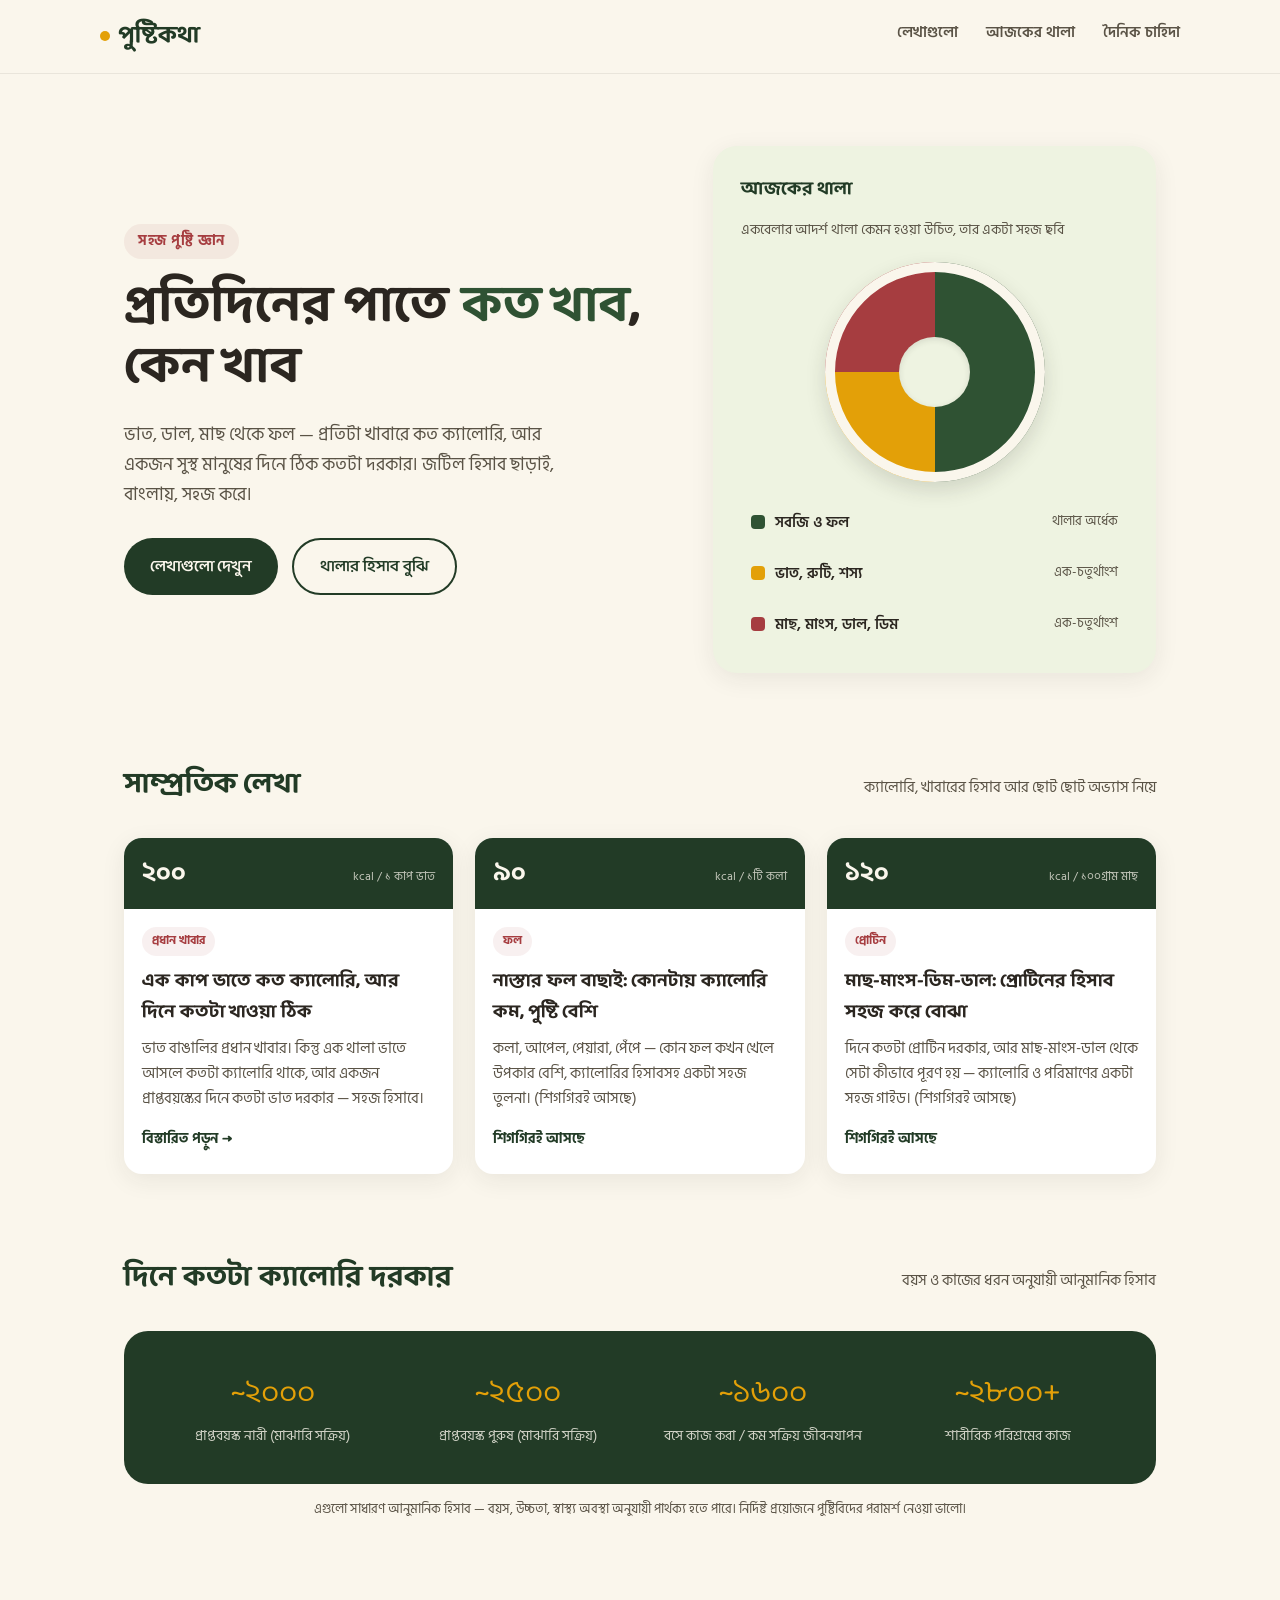
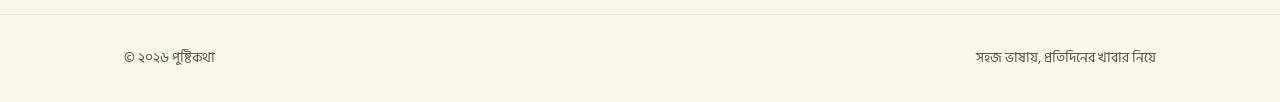
==== index.html @ 42a5f008 "Add files via upload" ====
<!DOCTYPE html>
<html lang="bn">
<head>
<meta charset="UTF-8">
<meta name="viewport" content="width=device-width, initial-scale=1.0">
<title>পুষ্টিকথা — খাবার, ক্যালোরি ও দৈনন্দিন পুষ্টির গল্প</title>
<meta name="description" content="প্রতিদিনের খাবারে কত ক্যালোরি, কতটা খাওয়া উচিত — সহজ ভাষায় পুষ্টির ব্লগ।">
<link rel="preconnect" href="https://fonts.googleapis.com">
<link rel="preconnect" href="https://fonts.gstatic.com" crossorigin>
<link href="https://fonts.googleapis.com/css2?family=Baloo+Da+2:wght@500;600;700;800&family=Hind+Siliguri:wght@400;500;600;700&display=swap" rel="stylesheet">
<link rel="stylesheet" href="style.css">
</head>
<body>

<header>
  <div class="wrap nav">
    <a href="index.html" class="logo"><span class="dot"></span>পুষ্টিকথা</a>
    <nav class="nav-links" id="navLinks">
      <a href="#posts">লেখাগুলো</a>
      <a href="#plate">আজকের থালা</a>
      <a href="#need">দৈনিক চাহিদা</a>
    </nav>
    <button class="nav-toggle" id="navToggle" aria-label="মেনু খুলুন">☰</button>
  </div>
</header>

<main>

  <section class="hero">
    <div class="wrap hero-inner">
      <div>
        <span class="eyebrow">সহজ পুষ্টি জ্ঞান</span>
        <h1>প্রতিদিনের পাতে <em>কত খাব</em>, কেন খাব</h1>
        <p class="lede">ভাত, ডাল, মাছ থেকে ফল — প্রতিটা খাবারে কত ক্যালোরি, আর একজন সুস্থ মানুষের দিনে ঠিক কতটা দরকার। জটিল হিসাব ছাড়াই, বাংলায়, সহজ করে।</p>
        <div style="display:flex; gap:14px; flex-wrap:wrap;">
          <a href="#posts" class="btn btn-primary">লেখাগুলো দেখুন</a>
          <a href="#plate" class="btn btn-ghost">থালার হিসাব বুঝি</a>
        </div>
      </div>

      <div class="plate-card" id="plate">
        <h3>আজকের থালা</h3>
        <p class="sub">একবেলার আদর্শ থালা কেমন হওয়া উচিত, তার একটা সহজ ছবি</p>
        <div class="plate" role="img" aria-label="থালার তিনটি ভাগ: অর্ধেক সবজি ও ফল, এক-চতুর্থাংশ শস্য, এক-চতুর্থাংশ প্রোটিন"></div>
        <div class="plate-legend">
          <div class="row">
            <span class="swatch" style="background:var(--forest)"></span>
            <span class="label">সবজি ও ফল</span>
            <span class="note">থালার অর্ধেক</span>
          </div>
          <div class="row">
            <span class="swatch" style="background:var(--turmeric)"></span>
            <span class="label">ভাত, রুটি, শস্য</span>
            <span class="note">এক-চতুর্থাংশ</span>
          </div>
          <div class="row">
            <span class="swatch" style="background:var(--brick)"></span>
            <span class="label">মাছ, মাংস, ডাল, ডিম</span>
            <span class="note">এক-চতুর্থাংশ</span>
          </div>
        </div>
      </div>
    </div>
  </section>

  <section id="posts">
    <div class="wrap">
      <div class="section-head">
        <h2>সাম্প্রতিক লেখা</h2>
        <p>ক্যালোরি, খাবারের হিসাব আর ছোট ছোট অভ্যাস নিয়ে</p>
      </div>

      <div class="grid">

        <a href="post-bhat-o-calorie.html" class="card">
          <div class="kcal-tag">
            <span class="num">২০০</span>
            <span class="unit">kcal / ১ কাপ ভাত</span>
          </div>
          <div class="card-body">
            <span class="tag">প্রধান খাবার</span>
            <h3>এক কাপ ভাতে কত ক্যালোরি, আর দিনে কতটা খাওয়া ঠিক</h3>
            <p>ভাত বাঙালির প্রধান খাবার। কিন্তু এক থালা ভাতে আসলে কতটা ক্যালোরি থাকে, আর একজন প্রাপ্তবয়স্কের দিনে কতটা ভাত দরকার — সহজ হিসাবে।</p>
            <span class="read">বিস্তারিত পড়ুন →</span>
          </div>
        </a>

        <div class="card">
          <div class="kcal-tag">
            <span class="num">৯০</span>
            <span class="unit">kcal / ১টি কলা</span>
          </div>
          <div class="card-body">
            <span class="tag">ফল</span>
            <h3>নাস্তার ফল বাছাই: কোনটায় ক্যালোরি কম, পুষ্টি বেশি</h3>
            <p>কলা, আপেল, পেয়ারা, পেঁপে — কোন ফল কখন খেলে উপকার বেশি, ক্যালোরির হিসাবসহ একটা সহজ তুলনা। (শিগগিরই আসছে)</p>
            <span class="read">শিগগিরই আসছে</span>
          </div>
        </div>

        <div class="card">
          <div class="kcal-tag">
            <span class="num">১২০</span>
            <span class="unit">kcal / ১০০গ্রাম মাছ</span>
          </div>
          <div class="card-body">
            <span class="tag">প্রোটিন</span>
            <h3>মাছ-মাংস-ডিম-ডাল: প্রোটিনের হিসাব সহজ করে বোঝা</h3>
            <p>দিনে কতটা প্রোটিন দরকার, আর মাছ-মাংস-ডাল থেকে সেটা কীভাবে পূরণ হয় — ক্যালোরি ও পরিমাণের একটা সহজ গাইড। (শিগগিরই আসছে)</p>
            <span class="read">শিগগিরই আসছে</span>
          </div>
        </div>

      </div>
    </div>
  </section>

  <section id="need">
    <div class="wrap">
      <div class="section-head">
        <h2>দিনে কতটা ক্যালোরি দরকার</h2>
        <p>বয়স ও কাজের ধরন অনুযায়ী আনুমানিক হিসাব</p>
      </div>
      <div class="need-strip">
        <div class="item">
          <div class="n">~২০০০</div>
          <div class="l">প্রাপ্তবয়স্ক নারী (মাঝারি সক্রিয়)</div>
        </div>
        <div class="item">
          <div class="n">~২৫০০</div>
          <div class="l">প্রাপ্তবয়স্ক পুরুষ (মাঝারি সক্রিয়)</div>
        </div>
        <div class="item">
          <div class="n">~১৬০০</div>
          <div class="l">বসে কাজ করা / কম সক্রিয় জীবনযাপন</div>
        </div>
        <div class="item">
          <div class="n">~২৮০০+</div>
          <div class="l">শারীরিক পরিশ্রমের কাজ</div>
        </div>
      </div>
      <p class="need-note">এগুলো সাধারণ আনুমানিক হিসাব — বয়স, উচ্চতা, স্বাস্থ্য অবস্থা অনুযায়ী পার্থক্য হতে পারে। নির্দিষ্ট প্রয়োজনে পুষ্টিবিদের পরামর্শ নেওয়া ভালো।</p>
    </div>
  </section>

</main>

<footer>
  <div class="wrap footer-inner">
    <span>© ২০২৬ পুষ্টিকথা</span>
    <span>সহজ ভাষায়, প্রতিদিনের খাবার নিয়ে</span>
  </div>
</footer>

<script src="script.js"></script>
</body>
</html>
---- style.css ----
/* =========================================================
   পুষ্টিকথা — Design tokens
   Palette: rice white / ink / forest green / turmeric gold / brick maroon
   Type: Baloo Da 2 (display) + Hind Siliguri (body)
   ========================================================= */

:root {
  --rice: #FAF6EC;
  --rice-deep: #F2EBD9;
  --ink: #2B2620;
  --ink-soft: #5A5346;
  --forest: #2F5233;
  --forest-deep: #223B26;
  --turmeric: #E3A008;
  --brick: #A63D40;
  --sage: #EEF3E1;

  --display: "Baloo Da 2", "Hind Siliguri", sans-serif;
  --body: "Hind Siliguri", "Baloo Da 2", sans-serif;

  --radius: 18px;
  --shadow: 0 6px 24px rgba(43, 38, 32, 0.08);
}

* { box-sizing: border-box; }

html { scroll-behavior: smooth; }

body {
  margin: 0;
  background: var(--rice);
  color: var(--ink);
  font-family: var(--body);
  font-size: 17px;
  line-height: 1.7;
  -webkit-font-smoothing: antialiased;
}

img { max-width: 100%; display: block; }

a { color: inherit; text-decoration: none; }

.wrap {
  max-width: 1080px;
  margin: 0 auto;
  padding: 0 24px;
}

/* ---------- Header ---------- */

header {
  position: sticky;
  top: 0;
  z-index: 20;
  background: rgba(250, 246, 236, 0.92);
  backdrop-filter: blur(6px);
  border-bottom: 1px solid rgba(43, 38, 32, 0.08);
}

.nav {
  display: flex;
  align-items: center;
  justify-content: space-between;
  padding: 16px 0;
}

.logo {
  font-family: var(--display);
  font-weight: 700;
  font-size: 1.5rem;
  color: var(--forest-deep);
  display: flex;
  align-items: center;
  gap: 8px;
}

.logo span.dot {
  width: 10px;
  height: 10px;
  border-radius: 50%;
  background: var(--turmeric);
  display: inline-block;
}

.nav-links {
  display: flex;
  gap: 28px;
  font-weight: 600;
  font-size: 0.95rem;
}

.nav-links a {
  color: var(--ink-soft);
  border-bottom: 2px solid transparent;
  padding-bottom: 4px;
  transition: color 0.2s, border-color 0.2s;
}

.nav-links a:hover,
.nav-links a:focus-visible {
  color: var(--forest-deep);
  border-color: var(--turmeric);
}

.nav-toggle {
  display: none;
  background: none;
  border: none;
  font-size: 1.6rem;
  color: var(--forest-deep);
  cursor: pointer;
}

/* ---------- Hero ---------- */

.hero {
  padding: 72px 0 48px;
}

.hero-inner {
  display: grid;
  grid-template-columns: 1.1fr 0.9fr;
  gap: 48px;
  align-items: center;
}

.eyebrow {
  display: inline-block;
  font-weight: 700;
  font-size: 0.85rem;
  letter-spacing: 0.04em;
  color: var(--brick);
  background: rgba(166, 61, 64, 0.08);
  padding: 6px 14px;
  border-radius: 999px;
  margin-bottom: 18px;
}

h1 {
  font-family: var(--display);
  font-size: clamp(2.2rem, 4vw, 3.2rem);
  line-height: 1.2;
  margin: 0 0 20px;
  color: var(--ink);
}

h1 em {
  font-style: normal;
  color: var(--forest);
  position: relative;
}

.hero p.lede {
  font-size: 1.1rem;
  color: var(--ink-soft);
  max-width: 46ch;
  margin: 0 0 28px;
}

.btn {
  display: inline-flex;
  align-items: center;
  gap: 8px;
  font-family: var(--display);
  font-weight: 600;
  font-size: 1rem;
  padding: 13px 26px;
  border-radius: 999px;
  border: none;
  cursor: pointer;
  transition: transform 0.15s ease, box-shadow 0.15s ease;
}

.btn-primary {
  background: var(--forest-deep);
  color: var(--rice);
}

.btn-primary:hover { transform: translateY(-2px); box-shadow: 0 8px 20px rgba(34,59,38,0.28); }

.btn-ghost {
  background: transparent;
  color: var(--forest-deep);
  border: 2px solid var(--forest-deep);
}

.btn-ghost:hover { background: var(--forest-deep); color: var(--rice); }

/* ---------- Signature: আজকের থালা (plate diagram) ---------- */

.plate-card {
  background: var(--sage);
  border-radius: 24px;
  padding: 28px;
  box-shadow: var(--shadow);
}

.plate-card h3 {
  font-family: var(--display);
  margin: 0 0 4px;
  font-size: 1.15rem;
  color: var(--forest-deep);
}

.plate-card .sub {
  font-size: 0.85rem;
  color: var(--ink-soft);
  margin-bottom: 20px;
}

.plate {
  --p1: 50%;
  --p2: 75%;
  width: 220px;
  height: 220px;
  margin: 0 auto 20px;
  border-radius: 50%;
  background: conic-gradient(
    var(--forest) 0% var(--p1),
    var(--turmeric) var(--p1) var(--p2),
    var(--brick) var(--p2) 100%
  );
  position: relative;
  box-shadow: inset 0 0 0 10px var(--rice), 0 8px 20px rgba(43,38,32,0.15);
}

.plate::after {
  content: "";
  position: absolute;
  inset: 34%;
  background: var(--sage);
  border-radius: 50%;
  box-shadow: inset 0 2px 6px rgba(43,38,32,0.12);
}

.plate-legend {
  display: flex;
  flex-direction: column;
  gap: 10px;
}

.plate-legend .row {
  display: flex;
  align-items: center;
  gap: 10px;
  padding: 8px 10px;
  border-radius: 10px;
  cursor: default;
  transition: background 0.2s;
}

.plate-legend .row:hover { background: rgba(43,38,32,0.05); }

.swatch {
  width: 14px;
  height: 14px;
  border-radius: 4px;
  flex-shrink: 0;
}

.plate-legend .row .label { font-weight: 600; font-size: 0.92rem; }
.plate-legend .row .note { font-size: 0.8rem; color: var(--ink-soft); margin-inline-start: auto; text-align: end; }

/* ---------- Section headings ---------- */

section { padding: 40px 0; }

.section-head {
  display: flex;
  align-items: baseline;
  justify-content: space-between;
  margin-bottom: 28px;
  flex-wrap: wrap;
  gap: 12px;
}

.section-head h2 {
  font-family: var(--display);
  font-size: 1.8rem;
  margin: 0;
  color: var(--forest-deep);
}

.section-head p {
  color: var(--ink-soft);
  margin: 0;
  font-size: 0.95rem;
}

/* ---------- Blog cards (nutrition-label style) ---------- */

.grid {
  display: grid;
  grid-template-columns: repeat(3, 1fr);
  gap: 22px;
}

.card {
  background: #fff;
  border-radius: var(--radius);
  overflow: hidden;
  box-shadow: var(--shadow);
  display: flex;
  flex-direction: column;
  transition: transform 0.18s ease, box-shadow 0.18s ease;
}

.card:hover { transform: translateY(-4px); box-shadow: 0 14px 30px rgba(43,38,32,0.14); }

.kcal-tag {
  display: flex;
  align-items: baseline;
  justify-content: space-between;
  background: var(--forest-deep);
  color: var(--rice);
  padding: 14px 18px;
}

.kcal-tag .num {
  font-family: var(--display);
  font-size: 1.6rem;
  font-weight: 700;
}

.kcal-tag .unit {
  font-size: 0.75rem;
  color: rgba(250,246,236,0.75);
}

.card-body { padding: 18px 18px 22px; flex: 1; display: flex; flex-direction: column; }

.tag {
  align-self: flex-start;
  font-size: 0.75rem;
  font-weight: 700;
  color: var(--brick);
  background: rgba(166,61,64,0.08);
  padding: 4px 10px;
  border-radius: 999px;
  margin-bottom: 10px;
}

.card h3 {
  font-family: var(--display);
  font-size: 1.15rem;
  margin: 0 0 8px;
  color: var(--ink);
}

.card p {
  color: var(--ink-soft);
  font-size: 0.92rem;
  margin: 0 0 16px;
  flex: 1;
}

.card .read {
  font-weight: 700;
  font-size: 0.9rem;
  color: var(--forest-deep);
  display: inline-flex;
  align-items: center;
  gap: 6px;
}

/* ---------- Daily need strip ---------- */

.need-strip {
  background: var(--forest-deep);
  border-radius: 24px;
  padding: 36px;
  color: var(--rice);
  display: grid;
  grid-template-columns: repeat(4, 1fr);
  gap: 20px;
}

.need-strip .item { text-align: center; }

.need-strip .item .n {
  font-family: var(--display);
  font-size: 2rem;
  color: var(--turmeric);
}

.need-strip .item .l {
  font-size: 0.85rem;
  color: rgba(250,246,236,0.8);
  margin-top: 4px;
}

.need-note {
  text-align: center;
  font-size: 0.82rem;
  color: var(--ink-soft);
  margin-top: 14px;
}

/* ---------- Footer ---------- */

footer {
  border-top: 1px solid rgba(43,38,32,0.08);
  padding: 32px 0;
  margin-top: 40px;
}

.footer-inner {
  display: flex;
  justify-content: space-between;
  align-items: center;
  flex-wrap: wrap;
  gap: 12px;
  font-size: 0.85rem;
  color: var(--ink-soft);
}

/* ---------- Post page ---------- */

.post-head {
  padding: 56px 0 24px;
}

.post-head .tag { margin-bottom: 14px; }

.post-head h1 { font-size: clamp(1.9rem, 4vw, 2.6rem); }

.post-meta {
  font-size: 0.88rem;
  color: var(--ink-soft);
}

.post-body {
  max-width: 68ch;
  padding-bottom: 40px;
}

.post-body h2 {
  font-family: var(--display);
  color: var(--forest-deep);
  font-size: 1.4rem;
  margin-top: 40px;
}

.post-body p { margin-bottom: 18px; }

table.nutri {
  width: 100%;
  border-collapse: collapse;
  margin: 20px 0 30px;
  font-size: 0.92rem;
}

table.nutri th, table.nutri td {
  text-align: start;
  padding: 10px 12px;
  border-bottom: 1px solid rgba(43,38,32,0.1);
}

table.nutri th {
  font-family: var(--display);
  color: var(--forest-deep);
  font-size: 0.85rem;
}

table.nutri td.num { font-weight: 700; color: var(--brick); }

.back-link {
  display: inline-flex;
  gap: 6px;
  font-weight: 700;
  color: var(--forest-deep);
  margin-bottom: 8px;
}

/* ---------- Responsive ---------- */

@media (max-width: 860px) {
  .hero-inner { grid-template-columns: 1fr; }
  .grid { grid-template-columns: repeat(2, 1fr); }
  .need-strip { grid-template-columns: repeat(2, 1fr); }
}

@media (max-width: 600px) {
  .nav-links {
    position: absolute;
    top: 100%;
    left: 0;
    right: 0;
    background: var(--rice);
    flex-direction: column;
    padding: 20px 24px;
    gap: 16px;
    display: none;
    border-bottom: 1px solid rgba(43,38,32,0.08);
  }
  .nav-links.open { display: flex; }
  .nav-toggle { display: block; }
  .grid { grid-template-columns: 1fr; }
  .need-strip { grid-template-columns: 1fr 1fr; }
}

@media (prefers-reduced-motion: reduce) {
  * { transition: none !important; scroll-behavior: auto !important; }
}

a:focus-visible, button:focus-visible {
  outline: 3px solid var(--turmeric);
  outline-offset: 2px;
}
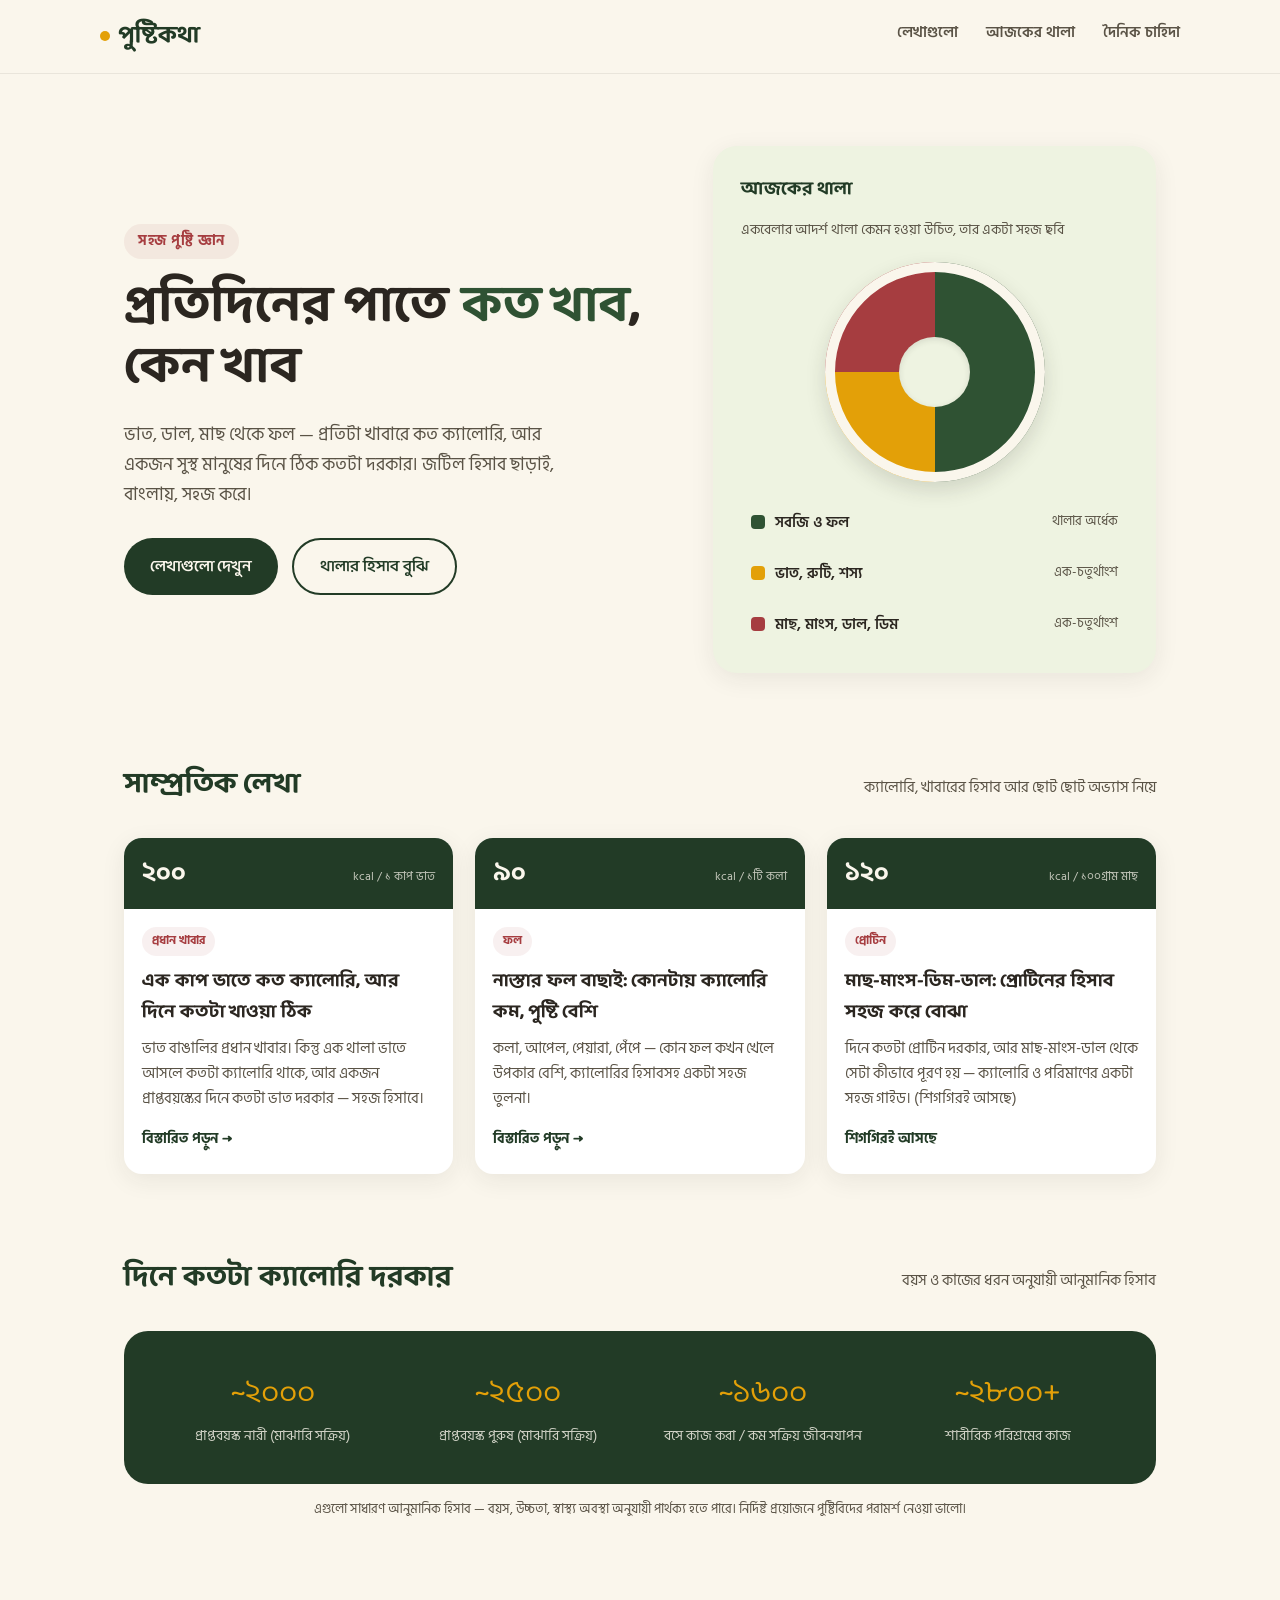
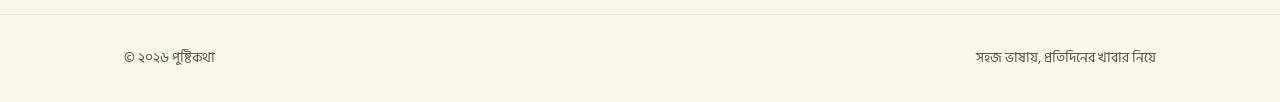
==== commit ca73928f: "Rename index-1.html to index.html" ====
--- a/index.html
+++ b/index.html
@@ -85,7 +85,7 @@
           </div>
         </a>
 
-        <div class="card">
+        <a href="post-nastar-fol.html" class="card">
           <div class="kcal-tag">
             <span class="num">৯০</span>
             <span class="unit">kcal / ১টি কলা</span>
@@ -93,10 +93,10 @@
           <div class="card-body">
             <span class="tag">ফল</span>
             <h3>নাস্তার ফল বাছাই: কোনটায় ক্যালোরি কম, পুষ্টি বেশি</h3>
-            <p>কলা, আপেল, পেয়ারা, পেঁপে — কোন ফল কখন খেলে উপকার বেশি, ক্যালোরির হিসাবসহ একটা সহজ তুলনা। (শিগগিরই আসছে)</p>
-            <span class="read">শিগগিরই আসছে</span>
+            <p>কলা, আপেল, পেয়ারা, পেঁপে — কোন ফল কখন খেলে উপকার বেশি, ক্যালোরির হিসাবসহ একটা সহজ তুলনা।</p>
+            <span class="read">বিস্তারিত পড়ুন →</span>
           </div>
-        </div>
+        </a>
 
         <div class="card">
           <div class="kcal-tag">
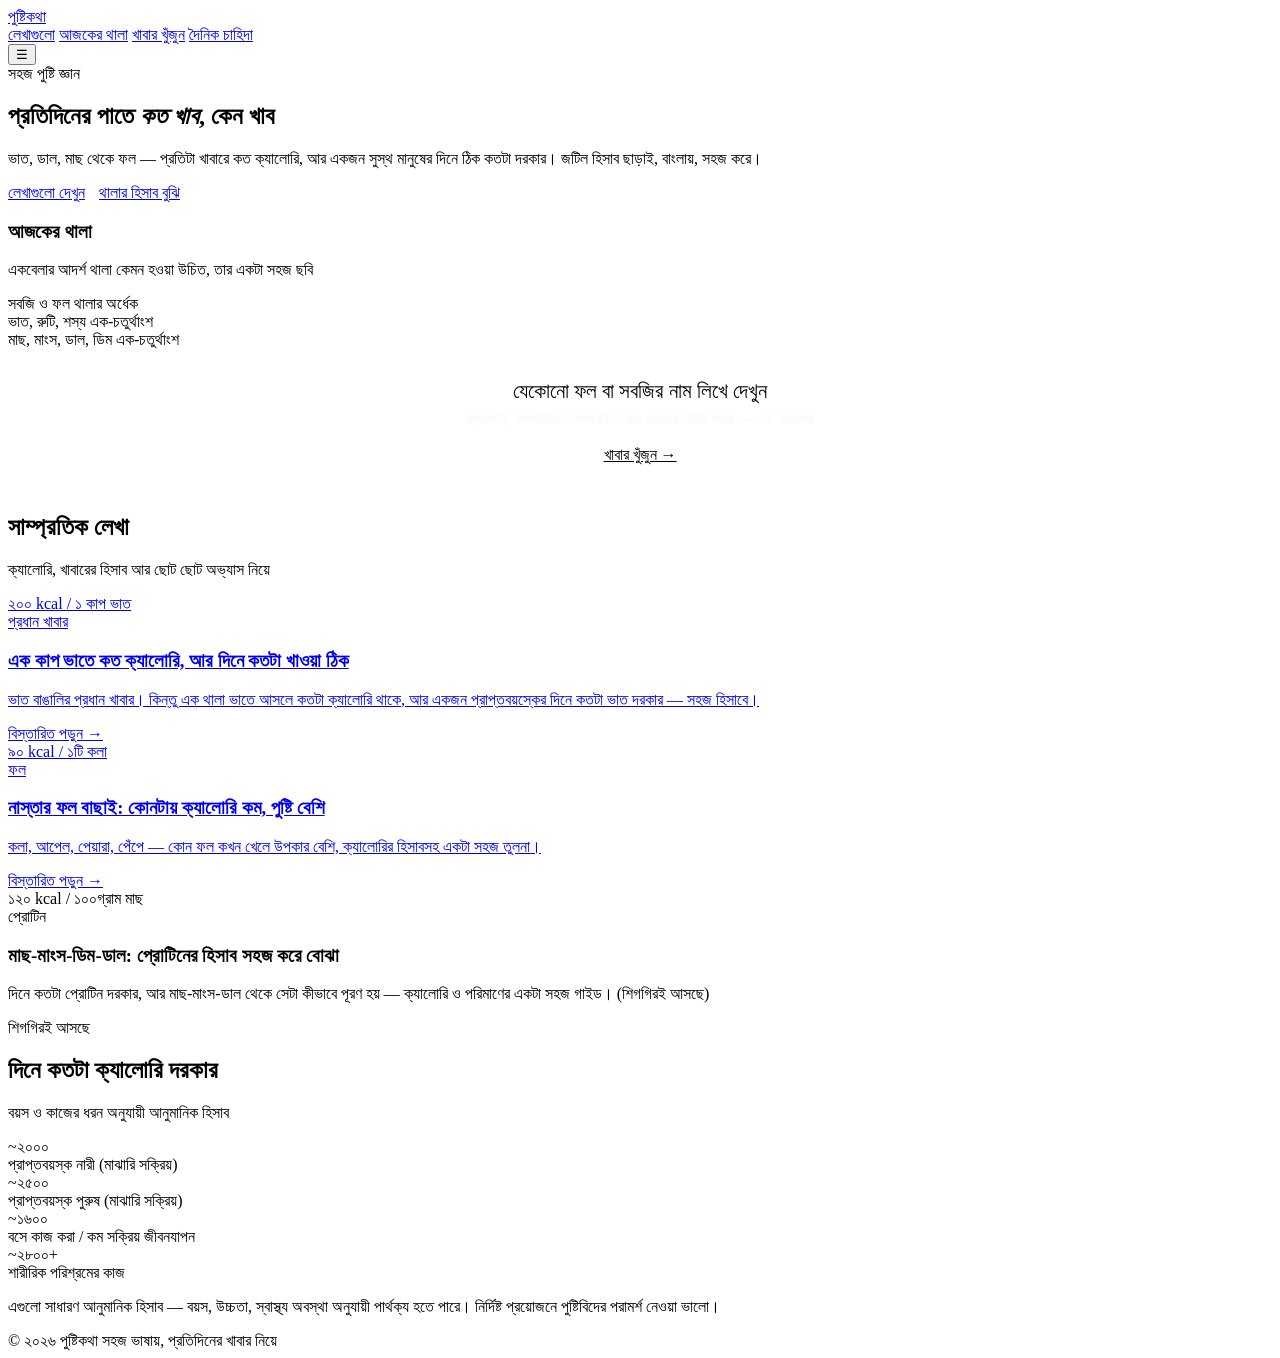
==== commit 3767c5c2: "Rename index-2.html to index.html" ====
--- a/index.html
+++ b/index.html
@@ -18,6 +18,7 @@
     <nav class="nav-links" id="navLinks">
       <a href="#posts">লেখাগুলো</a>
       <a href="#plate">আজকের থালা</a>
+      <a href="khabar-khoj.html">খাবার খুঁজুন</a>
       <a href="#need">দৈনিক চাহিদা</a>
     </nav>
     <button class="nav-toggle" id="navToggle" aria-label="মেনু খুলুন">☰</button>
@@ -58,6 +59,18 @@
             <span class="label">মাছ, মাংস, ডাল, ডিম</span>
             <span class="note">এক-চতুর্থাংশ</span>
           </div>
+        </div>
+      </div>
+    </div>
+  </section>
+
+  <section>
+    <div class="wrap">
+      <div class="need-strip" style="grid-template-columns: 1fr; text-align:center; padding: 30px 24px;">
+        <div>
+          <div style="font-family: var(--display); font-size:1.3rem; margin-bottom:8px;">যেকোনো ফল বা সবজির নাম লিখে দেখুন</div>
+          <div style="color: rgba(250,246,236,0.8); font-size:0.92rem; margin-bottom:18px;">ক্যালোরি, উপকারিতা, অপকারিতা আর খাওয়ার সঠিক সময় — এক জায়গায়</div>
+          <a href="khabar-khoj.html" class="btn" style="background:var(--turmeric); color:var(--ink);">খাবার খুঁজুন →</a>
         </div>
       </div>
     </div>
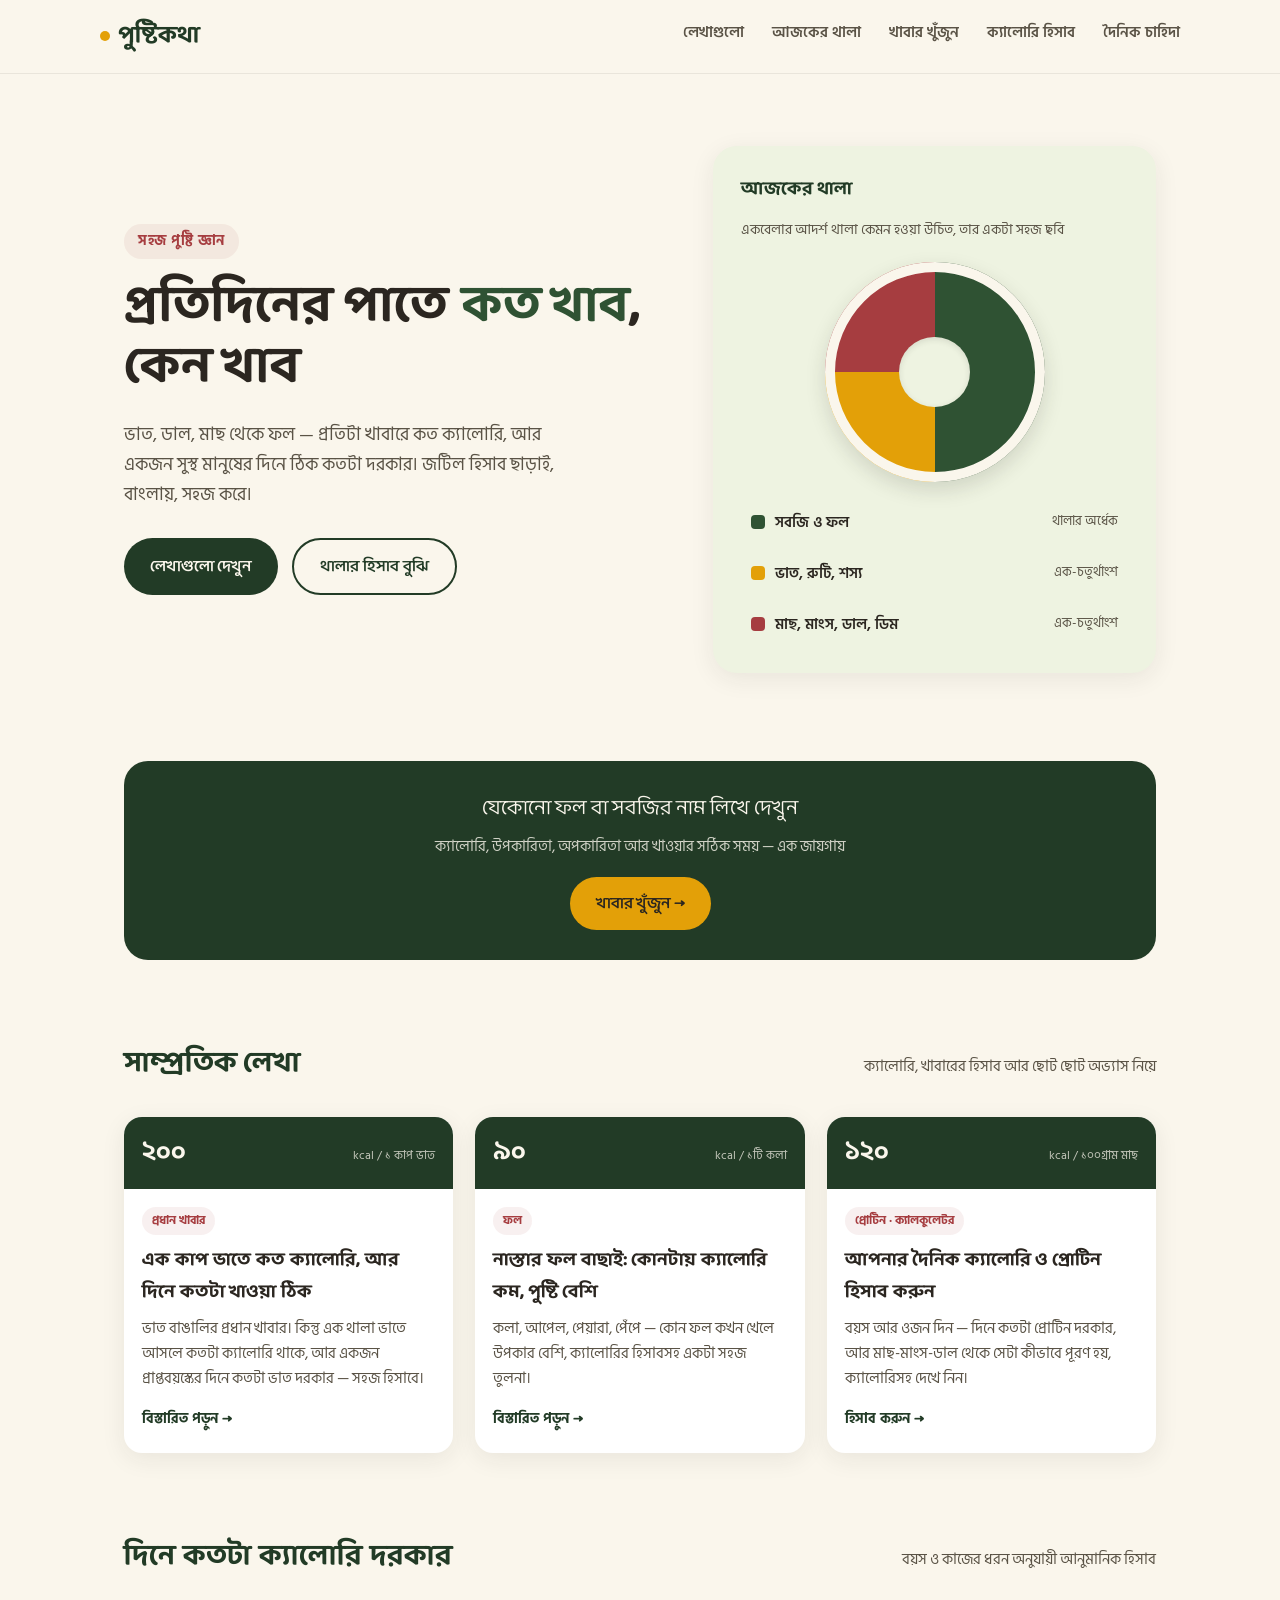
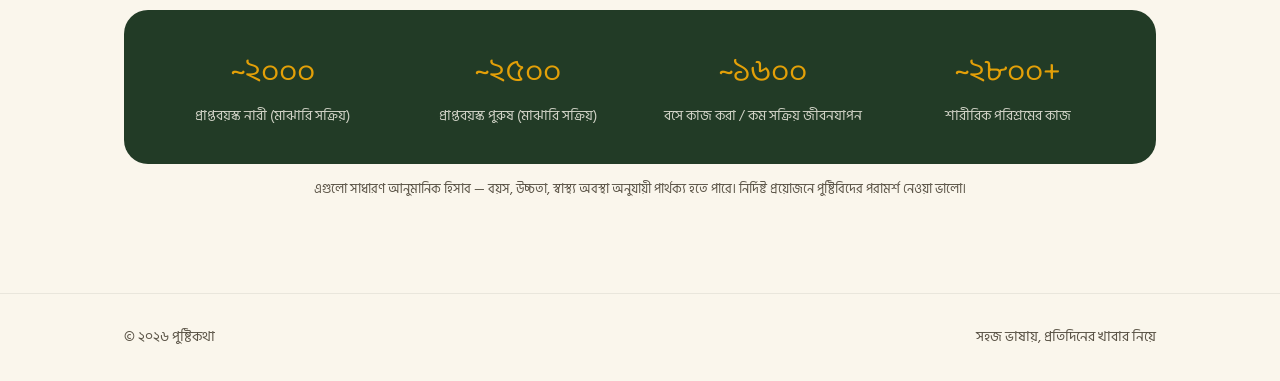
==== commit b6bec584: "Rename index-3.html to index.html" ====
--- a/index.html
+++ b/index.html
@@ -19,6 +19,7 @@
       <a href="#posts">লেখাগুলো</a>
       <a href="#plate">আজকের থালা</a>
       <a href="khabar-khoj.html">খাবার খুঁজুন</a>
+      <a href="calorie-calculator.html">ক্যালোরি হিসাব</a>
       <a href="#need">দৈনিক চাহিদা</a>
     </nav>
     <button class="nav-toggle" id="navToggle" aria-label="মেনু খুলুন">☰</button>
@@ -111,18 +112,18 @@
           </div>
         </a>
 
-        <div class="card">
+        <a href="calorie-calculator.html" class="card">
           <div class="kcal-tag">
             <span class="num">১২০</span>
             <span class="unit">kcal / ১০০গ্রাম মাছ</span>
           </div>
           <div class="card-body">
-            <span class="tag">প্রোটিন</span>
-            <h3>মাছ-মাংস-ডিম-ডাল: প্রোটিনের হিসাব সহজ করে বোঝা</h3>
-            <p>দিনে কতটা প্রোটিন দরকার, আর মাছ-মাংস-ডাল থেকে সেটা কীভাবে পূরণ হয় — ক্যালোরি ও পরিমাণের একটা সহজ গাইড। (শিগগিরই আসছে)</p>
-            <span class="read">শিগগিরই আসছে</span>
+            <span class="tag">প্রোটিন · ক্যালকুলেটর</span>
+            <h3>আপনার দৈনিক ক্যালোরি ও প্রোটিন হিসাব করুন</h3>
+            <p>বয়স আর ওজন দিন — দিনে কতটা প্রোটিন দরকার, আর মাছ-মাংস-ডাল থেকে সেটা কীভাবে পূরণ হয়, ক্যালোরিসহ দেখে নিন।</p>
+            <span class="read">হিসাব করুন →</span>
           </div>
-        </div>
+        </a>
 
       </div>
     </div>
--- a/style.css
+++ b/style.css
@@ -0,0 +1,804 @@
+/* =========================================================
+   পুষ্টিকথা — Design tokens
+   Palette: rice white / ink / forest green / turmeric gold / brick maroon
+   Type: Baloo Da 2 (display) + Hind Siliguri (body)
+   ========================================================= */
+
+:root {
+  --rice: #FAF6EC;
+  --rice-deep: #F2EBD9;
+  --ink: #2B2620;
+  --ink-soft: #5A5346;
+  --forest: #2F5233;
+  --forest-deep: #223B26;
+  --turmeric: #E3A008;
+  --brick: #A63D40;
+  --sage: #EEF3E1;
+
+  --display: "Baloo Da 2", "Hind Siliguri", sans-serif;
+  --body: "Hind Siliguri", "Baloo Da 2", sans-serif;
+
+  --radius: 18px;
+  --shadow: 0 6px 24px rgba(43, 38, 32, 0.08);
+}
+
+* { box-sizing: border-box; }
+
+html { scroll-behavior: smooth; }
+
+body {
+  margin: 0;
+  background: var(--rice);
+  color: var(--ink);
+  font-family: var(--body);
+  font-size: 17px;
+  line-height: 1.7;
+  -webkit-font-smoothing: antialiased;
+}
+
+img { max-width: 100%; display: block; }
+
+a { color: inherit; text-decoration: none; }
+
+.wrap {
+  max-width: 1080px;
+  margin: 0 auto;
+  padding: 0 24px;
+}
+
+/* ---------- Header ---------- */
+
+header {
+  position: sticky;
+  top: 0;
+  z-index: 20;
+  background: rgba(250, 246, 236, 0.92);
+  backdrop-filter: blur(6px);
+  border-bottom: 1px solid rgba(43, 38, 32, 0.08);
+}
+
+.nav {
+  display: flex;
+  align-items: center;
+  justify-content: space-between;
+  padding: 16px 0;
+}
+
+.logo {
+  font-family: var(--display);
+  font-weight: 700;
+  font-size: 1.5rem;
+  color: var(--forest-deep);
+  display: flex;
+  align-items: center;
+  gap: 8px;
+}
+
+.logo span.dot {
+  width: 10px;
+  height: 10px;
+  border-radius: 50%;
+  background: var(--turmeric);
+  display: inline-block;
+}
+
+.nav-links {
+  display: flex;
+  gap: 28px;
+  font-weight: 600;
+  font-size: 0.95rem;
+}
+
+.nav-links a {
+  color: var(--ink-soft);
+  border-bottom: 2px solid transparent;
+  padding-bottom: 4px;
+  transition: color 0.2s, border-color 0.2s;
+}
+
+.nav-links a:hover,
+.nav-links a:focus-visible {
+  color: var(--forest-deep);
+  border-color: var(--turmeric);
+}
+
+.nav-toggle {
+  display: none;
+  background: none;
+  border: none;
+  font-size: 1.6rem;
+  color: var(--forest-deep);
+  cursor: pointer;
+}
+
+/* ---------- Hero ---------- */
+
+.hero {
+  padding: 72px 0 48px;
+}
+
+.hero-inner {
+  display: grid;
+  grid-template-columns: 1.1fr 0.9fr;
+  gap: 48px;
+  align-items: center;
+}
+
+.eyebrow {
+  display: inline-block;
+  font-weight: 700;
+  font-size: 0.85rem;
+  letter-spacing: 0.04em;
+  color: var(--brick);
+  background: rgba(166, 61, 64, 0.08);
+  padding: 6px 14px;
+  border-radius: 999px;
+  margin-bottom: 18px;
+}
+
+h1 {
+  font-family: var(--display);
+  font-size: clamp(2.2rem, 4vw, 3.2rem);
+  line-height: 1.2;
+  margin: 0 0 20px;
+  color: var(--ink);
+}
+
+h1 em {
+  font-style: normal;
+  color: var(--forest);
+  position: relative;
+}
+
+.hero p.lede {
+  font-size: 1.1rem;
+  color: var(--ink-soft);
+  max-width: 46ch;
+  margin: 0 0 28px;
+}
+
+.btn {
+  display: inline-flex;
+  align-items: center;
+  gap: 8px;
+  font-family: var(--display);
+  font-weight: 600;
+  font-size: 1rem;
+  padding: 13px 26px;
+  border-radius: 999px;
+  border: none;
+  cursor: pointer;
+  transition: transform 0.15s ease, box-shadow 0.15s ease;
+}
+
+.btn-primary {
+  background: var(--forest-deep);
+  color: var(--rice);
+}
+
+.btn-primary:hover { transform: translateY(-2px); box-shadow: 0 8px 20px rgba(34,59,38,0.28); }
+
+.btn-ghost {
+  background: transparent;
+  color: var(--forest-deep);
+  border: 2px solid var(--forest-deep);
+}
+
+.btn-ghost:hover { background: var(--forest-deep); color: var(--rice); }
+
+/* ---------- Signature: আজকের থালা (plate diagram) ---------- */
+
+.plate-card {
+  background: var(--sage);
+  border-radius: 24px;
+  padding: 28px;
+  box-shadow: var(--shadow);
+}
+
+.plate-card h3 {
+  font-family: var(--display);
+  margin: 0 0 4px;
+  font-size: 1.15rem;
+  color: var(--forest-deep);
+}
+
+.plate-card .sub {
+  font-size: 0.85rem;
+  color: var(--ink-soft);
+  margin-bottom: 20px;
+}
+
+.plate {
+  --p1: 50%;
+  --p2: 75%;
+  width: 220px;
+  height: 220px;
+  margin: 0 auto 20px;
+  border-radius: 50%;
+  background: conic-gradient(
+    var(--forest) 0% var(--p1),
+    var(--turmeric) var(--p1) var(--p2),
+    var(--brick) var(--p2) 100%
+  );
+  position: relative;
+  box-shadow: inset 0 0 0 10px var(--rice), 0 8px 20px rgba(43,38,32,0.15);
+}
+
+.plate::after {
+  content: "";
+  position: absolute;
+  inset: 34%;
+  background: var(--sage);
+  border-radius: 50%;
+  box-shadow: inset 0 2px 6px rgba(43,38,32,0.12);
+}
+
+.plate-legend {
+  display: flex;
+  flex-direction: column;
+  gap: 10px;
+}
+
+.plate-legend .row {
+  display: flex;
+  align-items: center;
+  gap: 10px;
+  padding: 8px 10px;
+  border-radius: 10px;
+  cursor: default;
+  transition: background 0.2s;
+}
+
+.plate-legend .row:hover { background: rgba(43,38,32,0.05); }
+
+.swatch {
+  width: 14px;
+  height: 14px;
+  border-radius: 4px;
+  flex-shrink: 0;
+}
+
+.plate-legend .row .label { font-weight: 600; font-size: 0.92rem; }
+.plate-legend .row .note { font-size: 0.8rem; color: var(--ink-soft); margin-inline-start: auto; text-align: end; }
+
+/* ---------- Section headings ---------- */
+
+section { padding: 40px 0; }
+
+.section-head {
+  display: flex;
+  align-items: baseline;
+  justify-content: space-between;
+  margin-bottom: 28px;
+  flex-wrap: wrap;
+  gap: 12px;
+}
+
+.section-head h2 {
+  font-family: var(--display);
+  font-size: 1.8rem;
+  margin: 0;
+  color: var(--forest-deep);
+}
+
+.section-head p {
+  color: var(--ink-soft);
+  margin: 0;
+  font-size: 0.95rem;
+}
+
+/* ---------- Blog cards (nutrition-label style) ---------- */
+
+.grid {
+  display: grid;
+  grid-template-columns: repeat(3, 1fr);
+  gap: 22px;
+}
+
+.card {
+  background: #fff;
+  border-radius: var(--radius);
+  overflow: hidden;
+  box-shadow: var(--shadow);
+  display: flex;
+  flex-direction: column;
+  transition: transform 0.18s ease, box-shadow 0.18s ease;
+}
+
+.card:hover { transform: translateY(-4px); box-shadow: 0 14px 30px rgba(43,38,32,0.14); }
+
+.kcal-tag {
+  display: flex;
+  align-items: baseline;
+  justify-content: space-between;
+  background: var(--forest-deep);
+  color: var(--rice);
+  padding: 14px 18px;
+}
+
+.kcal-tag .num {
+  font-family: var(--display);
+  font-size: 1.6rem;
+  font-weight: 700;
+}
+
+.kcal-tag .unit {
+  font-size: 0.75rem;
+  color: rgba(250,246,236,0.75);
+}
+
+.card-body { padding: 18px 18px 22px; flex: 1; display: flex; flex-direction: column; }
+
+.tag {
+  align-self: flex-start;
+  font-size: 0.75rem;
+  font-weight: 700;
+  color: var(--brick);
+  background: rgba(166,61,64,0.08);
+  padding: 4px 10px;
+  border-radius: 999px;
+  margin-bottom: 10px;
+}
+
+.card h3 {
+  font-family: var(--display);
+  font-size: 1.15rem;
+  margin: 0 0 8px;
+  color: var(--ink);
+}
+
+.card p {
+  color: var(--ink-soft);
+  font-size: 0.92rem;
+  margin: 0 0 16px;
+  flex: 1;
+}
+
+.card .read {
+  font-weight: 700;
+  font-size: 0.9rem;
+  color: var(--forest-deep);
+  display: inline-flex;
+  align-items: center;
+  gap: 6px;
+}
+
+/* ---------- Daily need strip ---------- */
+
+.need-strip {
+  background: var(--forest-deep);
+  border-radius: 24px;
+  padding: 36px;
+  color: var(--rice);
+  display: grid;
+  grid-template-columns: repeat(4, 1fr);
+  gap: 20px;
+}
+
+.need-strip .item { text-align: center; }
+
+.need-strip .item .n {
+  font-family: var(--display);
+  font-size: 2rem;
+  color: var(--turmeric);
+}
+
+.need-strip .item .l {
+  font-size: 0.85rem;
+  color: rgba(250,246,236,0.8);
+  margin-top: 4px;
+}
+
+.need-note {
+  text-align: center;
+  font-size: 0.82rem;
+  color: var(--ink-soft);
+  margin-top: 14px;
+}
+
+/* ---------- Footer ---------- */
+
+footer {
+  border-top: 1px solid rgba(43,38,32,0.08);
+  padding: 32px 0;
+  margin-top: 40px;
+}
+
+.footer-inner {
+  display: flex;
+  justify-content: space-between;
+  align-items: center;
+  flex-wrap: wrap;
+  gap: 12px;
+  font-size: 0.85rem;
+  color: var(--ink-soft);
+}
+
+/* ---------- Post page ---------- */
+
+.post-head {
+  padding: 56px 0 24px;
+}
+
+.post-head .tag { margin-bottom: 14px; }
+
+.post-head h1 { font-size: clamp(1.9rem, 4vw, 2.6rem); }
+
+.post-meta {
+  font-size: 0.88rem;
+  color: var(--ink-soft);
+}
+
+.post-body {
+  max-width: 68ch;
+  padding-bottom: 40px;
+}
+
+.post-body h2 {
+  font-family: var(--display);
+  color: var(--forest-deep);
+  font-size: 1.4rem;
+  margin-top: 40px;
+}
+
+.post-body p { margin-bottom: 18px; }
+
+table.nutri {
+  width: 100%;
+  border-collapse: collapse;
+  margin: 20px 0 30px;
+  font-size: 0.92rem;
+}
+
+table.nutri th, table.nutri td {
+  text-align: start;
+  padding: 10px 12px;
+  border-bottom: 1px solid rgba(43,38,32,0.1);
+}
+
+table.nutri th {
+  font-family: var(--display);
+  color: var(--forest-deep);
+  font-size: 0.85rem;
+}
+
+table.nutri td.num { font-weight: 700; color: var(--brick); }
+
+.back-link {
+  display: inline-flex;
+  gap: 6px;
+  font-weight: 700;
+  color: var(--forest-deep);
+  margin-bottom: 8px;
+}
+
+/* ---------- Responsive ---------- */
+
+@media (max-width: 860px) {
+  .hero-inner { grid-template-columns: 1fr; }
+  .grid { grid-template-columns: repeat(2, 1fr); }
+  .need-strip { grid-template-columns: repeat(2, 1fr); }
+}
+
+@media (max-width: 600px) {
+  .nav-links {
+    position: absolute;
+    top: 100%;
+    left: 0;
+    right: 0;
+    background: var(--rice);
+    flex-direction: column;
+    padding: 20px 24px;
+    gap: 16px;
+    display: none;
+    border-bottom: 1px solid rgba(43,38,32,0.08);
+  }
+  .nav-links.open { display: flex; }
+  .nav-toggle { display: block; }
+  .grid { grid-template-columns: 1fr; }
+  .need-strip { grid-template-columns: 1fr 1fr; }
+}
+
+@media (prefers-reduced-motion: reduce) {
+  * { transition: none !important; scroll-behavior: auto !important; }
+}
+
+a:focus-visible, button:focus-visible {
+  outline: 3px solid var(--turmeric);
+  outline-offset: 2px;
+}
+
+/* ---------- খাবার খুঁজুন (food lookup) ---------- */
+
+.search-hero {
+  padding: 56px 0 24px;
+  text-align: center;
+}
+
+.search-hero h1 { margin-bottom: 10px; }
+
+.search-hero p.lede { margin: 0 auto 32px; }
+
+.search-box {
+  position: relative;
+  max-width: 520px;
+  margin: 0 auto;
+}
+
+.search-input {
+  width: 100%;
+  font-family: var(--body);
+  font-size: 1.05rem;
+  padding: 16px 22px;
+  border-radius: 999px;
+  border: 2px solid rgba(43,38,32,0.12);
+  background: #fff;
+  color: var(--ink);
+  box-shadow: var(--shadow);
+}
+
+.search-input:focus {
+  outline: none;
+  border-color: var(--forest);
+}
+
+.suggestions {
+  margin-top: 10px;
+  display: flex;
+  flex-wrap: wrap;
+  gap: 8px;
+  justify-content: center;
+}
+
+.suggestion-item {
+  font-family: var(--body);
+  font-weight: 600;
+  font-size: 0.9rem;
+  padding: 8px 16px;
+  border-radius: 999px;
+  background: var(--sage);
+  color: var(--forest-deep);
+  border: none;
+  cursor: pointer;
+  transition: background 0.15s;
+}
+
+.suggestion-item:hover { background: var(--turmeric); color: #fff; }
+
+.no-result {
+  text-align: center;
+  color: var(--ink-soft);
+  font-size: 0.9rem;
+  margin-top: 10px;
+}
+
+.food-detail {
+  max-width: 640px;
+  margin: 32px auto 60px;
+  background: #fff;
+  border-radius: 24px;
+  overflow: hidden;
+  box-shadow: var(--shadow);
+  display: none;
+}
+
+.food-detail.show { display: block; }
+
+.food-detail-head {
+  background: var(--forest-deep);
+  color: var(--rice);
+  padding: 22px 26px;
+  display: flex;
+  align-items: center;
+  justify-content: space-between;
+}
+
+.food-detail-head h2 {
+  font-family: var(--display);
+  margin: 0;
+  font-size: 1.5rem;
+}
+
+.food-detail-head .type-tag {
+  font-size: 0.75rem;
+  font-weight: 700;
+  background: rgba(250,246,236,0.15);
+  padding: 4px 12px;
+  border-radius: 999px;
+  margin-top: 6px;
+  display: inline-block;
+}
+
+.food-detail-head .kcal-big {
+  text-align: end;
+}
+
+.food-detail-head .kcal-big .num {
+  font-family: var(--display);
+  font-size: 1.5rem;
+  font-weight: 700;
+  color: var(--turmeric);
+}
+
+.food-detail-body { padding: 22px 26px 28px; }
+
+.food-section { margin-bottom: 18px; }
+
+.food-section:last-child { margin-bottom: 0; }
+
+.food-section .head {
+  display: flex;
+  align-items: center;
+  gap: 8px;
+  font-family: var(--display);
+  font-weight: 600;
+  font-size: 0.98rem;
+  margin-bottom: 6px;
+}
+
+.food-section.benefit .head { color: var(--forest-deep); }
+.food-section.drawback .head { color: var(--brick); }
+.food-section.time .head { color: var(--turmeric); }
+
+.food-section p {
+  margin: 0;
+  color: var(--ink-soft);
+  font-size: 0.92rem;
+}
+
+.dot-sm {
+  width: 9px;
+  height: 9px;
+  border-radius: 50%;
+  display: inline-block;
+  flex-shrink: 0;
+}
+
+.food-section.benefit .dot-sm { background: var(--forest); }
+.food-section.drawback .dot-sm { background: var(--brick); }
+.food-section.time .dot-sm { background: var(--turmeric); }
+
+@media (max-width: 600px) {
+  .food-detail-head { flex-direction: column; align-items: flex-start; gap: 10px; }
+  .food-detail-head .kcal-big { text-align: start; }
+}
+
+/* ---------- ক্যালকুলেটর পেজ ---------- */
+
+.calc-form {
+  max-width: 560px;
+  margin: 0 auto;
+  background: var(--sage);
+  border-radius: 24px;
+  padding: 28px;
+  box-shadow: var(--shadow);
+}
+
+.calc-row {
+  display: grid;
+  grid-template-columns: 1fr 1fr;
+  gap: 14px;
+  margin-bottom: 14px;
+}
+
+.calc-field label {
+  display: block;
+  font-weight: 700;
+  font-size: 0.85rem;
+  color: var(--forest-deep);
+  margin-bottom: 6px;
+}
+
+.calc-field input, .calc-field select {
+  width: 100%;
+  font-family: var(--body);
+  font-size: 1rem;
+  padding: 12px 14px;
+  border-radius: 12px;
+  border: 2px solid rgba(43,38,32,0.12);
+  background: #fff;
+  color: var(--ink);
+}
+
+.calc-field input:focus, .calc-field select:focus {
+  outline: none;
+  border-color: var(--forest);
+}
+
+.calc-submit {
+  width: 100%;
+  margin-top: 6px;
+}
+
+.calc-result {
+  max-width: 640px;
+  margin: 32px auto 0;
+  display: none;
+}
+
+.calc-result.show { display: block; }
+
+.result-top {
+  display: grid;
+  grid-template-columns: 1fr 1fr;
+  gap: 16px;
+  margin-bottom: 20px;
+}
+
+.result-card {
+  background: var(--forest-deep);
+  color: var(--rice);
+  border-radius: 20px;
+  padding: 22px;
+  text-align: center;
+}
+
+.result-card .n {
+  font-family: var(--display);
+  font-size: 2rem;
+  color: var(--turmeric);
+}
+
+.result-card .l {
+  font-size: 0.85rem;
+  color: rgba(250,246,236,0.85);
+  margin-top: 4px;
+}
+
+.plate-breakdown {
+  display: flex;
+  flex-direction: column;
+  gap: 10px;
+  margin-bottom: 30px;
+}
+
+.plate-breakdown .row {
+  display: flex;
+  align-items: center;
+  gap: 12px;
+  background: #fff;
+  border-radius: 14px;
+  padding: 14px 18px;
+  box-shadow: var(--shadow);
+}
+
+.plate-breakdown .row .swatch { width: 14px; height: 14px; border-radius: 4px; flex-shrink: 0; }
+.plate-breakdown .row .label { font-weight: 700; flex: 1; font-size: 0.92rem; }
+.plate-breakdown .row .val { font-family: var(--display); color: var(--forest-deep); font-weight: 700; }
+
+.protein-table-wrap {
+  overflow-x: auto;
+}
+
+table.protein-table {
+  width: 100%;
+  border-collapse: collapse;
+  background: #fff;
+  border-radius: 16px;
+  overflow: hidden;
+  box-shadow: var(--shadow);
+  font-size: 0.9rem;
+}
+
+table.protein-table th, table.protein-table td {
+  text-align: start;
+  padding: 12px 14px;
+  border-bottom: 1px solid rgba(43,38,32,0.08);
+  white-space: nowrap;
+}
+
+table.protein-table th {
+  font-family: var(--display);
+  background: var(--sage);
+  color: var(--forest-deep);
+  font-size: 0.82rem;
+}
+
+table.protein-table td.protein-val { color: var(--brick); font-weight: 700; }
+
+.calc-disclaimer {
+  font-size: 0.82rem;
+  color: var(--ink-soft);
+  text-align: center;
+  margin-top: 18px;
+}
